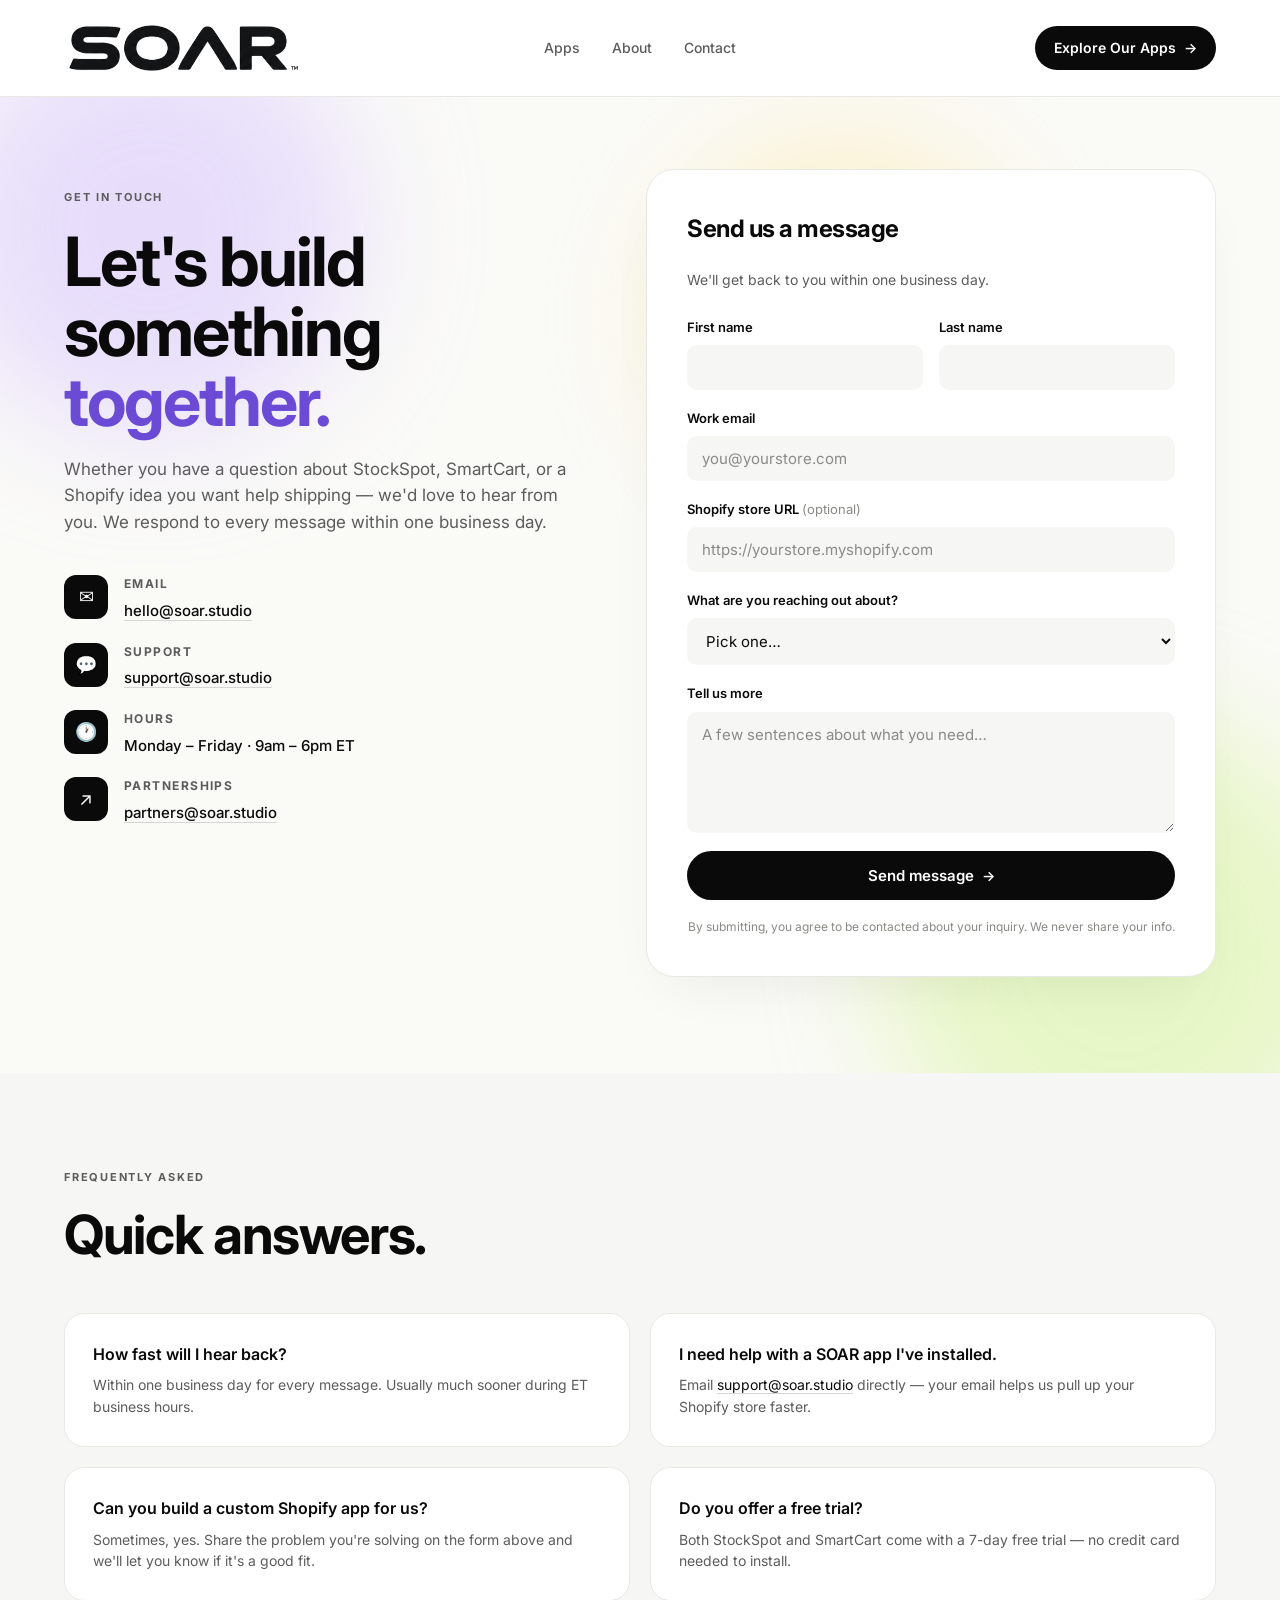
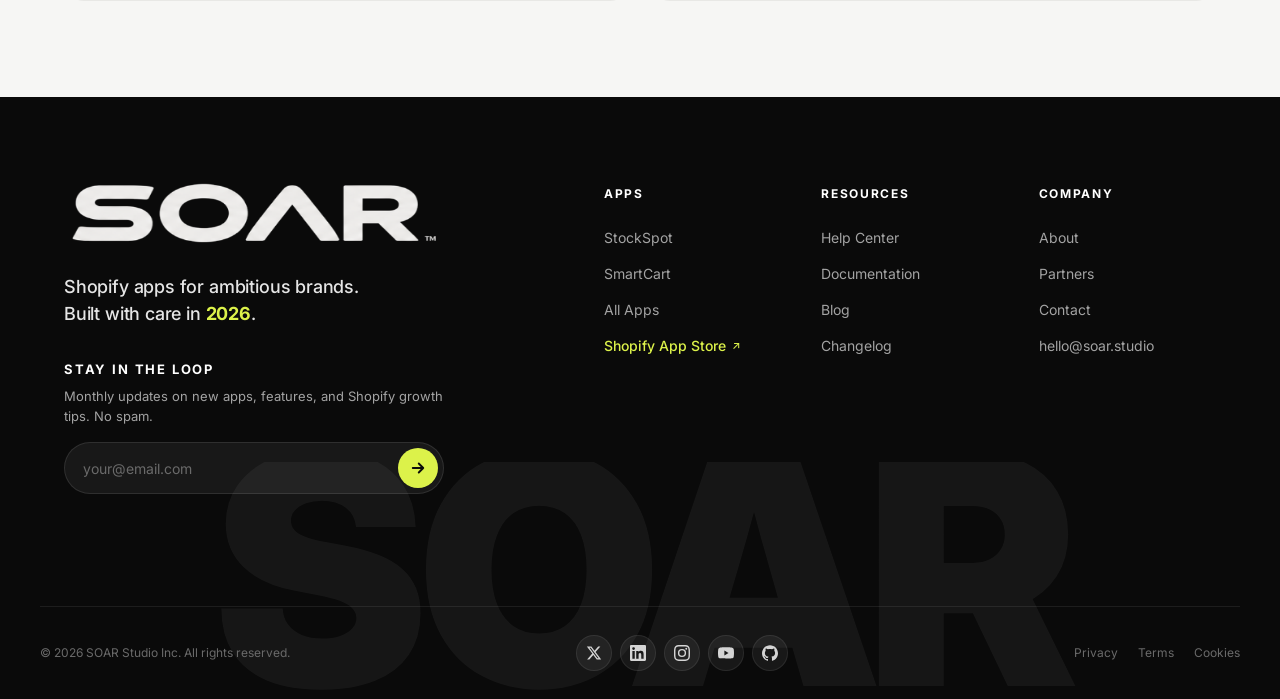
==== public/contact.html @ 29b9dff3 "Add contact page, StockSpot & SmartCart landing + docs pages Co-Authored-By: Claude Opus 4.7 <norepl" ====
<!DOCTYPE html>
<html lang="en">
<head>
  <meta charset="UTF-8" />
  <meta name="viewport" content="width=device-width, initial-scale=1.0" />
  <title>Contact — SOAR Shopify Apps</title>
  <meta name="description" content="Get in touch with the SOAR team. Questions about StockSpot, SmartCart, or custom Shopify app help — we'd love to hear from you." />
  <meta name="theme-color" content="#ffffff" />
  <link rel="icon" type="image/svg+xml" href="favicon.svg" />
  <link rel="alternate icon" type="image/png" href="soar-logo.png" />
  <link rel="apple-touch-icon" href="favicon.svg" />
  <link rel="preconnect" href="https://fonts.googleapis.com" />
  <link rel="preconnect" href="https://fonts.gstatic.com" crossorigin />
  <link href="https://fonts.googleapis.com/css2?family=Inter:wght@400;500;600;700;800&display=swap" rel="stylesheet" />
  <link rel="stylesheet" href="styles.css" />
</head>
<body>
  <header class="site-header">
    <div class="container header-row">
      <a href="index.html" class="brand" aria-label="SOAR home">
        <img src="soar-logo.png" alt="SOAR" class="brand-logo" width="239" height="56" />
      </a>
      <nav class="nav" aria-label="Primary">
        <a href="index.html#apps">Apps</a>
        <a href="index.html#about">About</a>
        <a href="contact.html" aria-current="page">Contact</a>
      </nav>
      <a href="index.html#apps" class="btn btn-dark btn-sm">Explore Our Apps <span class="arrow">→</span></a>
    </div>
  </header>

  <main>
    <section class="contact-hero">
      <div class="hero-bg">
        <div class="blob blob-1"></div>
        <div class="blob blob-2"></div>
        <div class="blob blob-3"></div>
      </div>
      <div class="container contact-grid">
        <div class="contact-lead">
          <p class="eyebrow">Get in touch</p>
          <h1 class="contact-title">Let's build something <span class="hl hl-purple">together.</span></h1>
          <p class="contact-sub">
            Whether you have a question about StockSpot, SmartCart, or a Shopify
            idea you want help shipping — we'd love to hear from you.
            We respond to every message within one business day.
          </p>

          <div class="contact-info">
            <div class="info-item">
              <div class="info-icon">✉</div>
              <div>
                <strong>Email</strong>
                <a href="mailto:hello@soar.studio">hello@soar.studio</a>
              </div>
            </div>
            <div class="info-item">
              <div class="info-icon">💬</div>
              <div>
                <strong>Support</strong>
                <a href="mailto:support@soar.studio">support@soar.studio</a>
              </div>
            </div>
            <div class="info-item">
              <div class="info-icon">🕐</div>
              <div>
                <strong>Hours</strong>
                <span>Monday – Friday · 9am – 6pm ET</span>
              </div>
            </div>
            <div class="info-item">
              <div class="info-icon">↗</div>
              <div>
                <strong>Partnerships</strong>
                <a href="mailto:partners@soar.studio">partners@soar.studio</a>
              </div>
            </div>
          </div>
        </div>

        <div class="contact-form-wrap">
          <form class="contact-form" action="https://formspree.io/f/your-id" method="POST">
            <h2 class="form-title">Send us a message</h2>
            <p class="form-sub">We'll get back to you within one business day.</p>

            <div class="form-row">
              <label>
                <span>First name</span>
                <input type="text" name="first_name" required autocomplete="given-name" />
              </label>
              <label>
                <span>Last name</span>
                <input type="text" name="last_name" required autocomplete="family-name" />
              </label>
            </div>

            <label>
              <span>Work email</span>
              <input type="email" name="email" required autocomplete="email" placeholder="you@yourstore.com" />
            </label>

            <label>
              <span>Shopify store URL <em>(optional)</em></span>
              <input type="url" name="store_url" autocomplete="url" placeholder="https://yourstore.myshopify.com" />
            </label>

            <label>
              <span>What are you reaching out about?</span>
              <select name="topic" required>
                <option value="">Pick one…</option>
                <option value="stockspot">StockSpot support</option>
                <option value="smartcart">SmartCart support</option>
                <option value="custom">Custom app project</option>
                <option value="partnership">Partnership</option>
                <option value="press">Press / Media</option>
                <option value="other">Something else</option>
              </select>
            </label>

            <label>
              <span>Tell us more</span>
              <textarea name="message" rows="5" required placeholder="A few sentences about what you need…"></textarea>
            </label>

            <button type="submit" class="btn btn-dark btn-block">
              Send message <span class="arrow">→</span>
            </button>
            <p class="form-note">By submitting, you agree to be contacted about your inquiry. We never share your info.</p>
          </form>
        </div>
      </div>
    </section>

    <section class="section section-grey faq-section">
      <div class="container">
        <p class="eyebrow">Frequently asked</p>
        <h2 class="section-title">Quick answers.</h2>
        <div class="faq-grid">
          <article class="faq">
            <h3>How fast will I hear back?</h3>
            <p>Within one business day for every message. Usually much sooner during ET business hours.</p>
          </article>
          <article class="faq">
            <h3>I need help with a SOAR app I've installed.</h3>
            <p>Email <a href="mailto:support@soar.studio">support@soar.studio</a> directly — your email helps us pull up your Shopify store faster.</p>
          </article>
          <article class="faq">
            <h3>Can you build a custom Shopify app for us?</h3>
            <p>Sometimes, yes. Share the problem you're solving on the form above and we'll let you know if it's a good fit.</p>
          </article>
          <article class="faq">
            <h3>Do you offer a free trial?</h3>
            <p>Both StockSpot and SmartCart come with a 7-day free trial — no credit card needed to install.</p>
          </article>
        </div>
      </div>
    </section>
  </main>

  <footer id="contact-footer" class="site-footer">
    <div class="container footer-top">
      <div class="footer-pitch">
        <img src="soar-logo.png" alt="SOAR" class="footer-logo" width="307" height="72" />
        <p class="footer-tagline">Shopify apps for ambitious brands.<br />Built with care in <span class="hl-lime">2026</span>.</p>
        <div class="footer-signup-pitch">
          <h5>Stay in the loop</h5>
          <p>Monthly updates on new apps, features, and Shopify growth tips. No spam.</p>
          <form class="signup" onsubmit="event.preventDefault(); const b=this.querySelector('button'); b.innerHTML='✓'; b.disabled=true;">
            <input type="email" placeholder="your@email.com" required aria-label="Email address" />
            <button type="submit" aria-label="Subscribe">
              <svg viewBox="0 0 24 24" width="18" height="18" fill="none" stroke="currentColor" stroke-width="2.5" stroke-linecap="round" stroke-linejoin="round"><path d="M5 12 L19 12 M13 6 L19 12 L13 18"/></svg>
            </button>
          </form>
        </div>
      </div>
      <div class="footer-cols">
        <div class="footer-col">
          <h5>Apps</h5>
          <a href="index.html#apps">StockSpot</a>
          <a href="index.html#apps">SmartCart</a>
          <a href="index.html#apps">All Apps</a>
          <a href="#" class="col-cta">Shopify App Store <span aria-hidden="true">↗</span></a>
        </div>
        <div class="footer-col">
          <h5>Resources</h5>
          <a href="#">Help Center</a>
          <a href="#">Documentation</a>
          <a href="#">Blog</a>
          <a href="#">Changelog</a>
        </div>
        <div class="footer-col">
          <h5>Company</h5>
          <a href="index.html#about">About</a>
          <a href="#">Partners</a>
          <a href="contact.html">Contact</a>
          <a href="mailto:hello@soar.studio">hello@soar.studio</a>
        </div>
      </div>
    </div>

    <div class="footer-wordmark" aria-hidden="true">
      <svg viewBox="0 0 1200 260" xmlns="http://www.w3.org/2000/svg" preserveAspectRatio="xMidYMid meet">
        <text x="600" y="210" text-anchor="middle" font-family="Inter, sans-serif" font-size="300" font-weight="900" letter-spacing="-10" fill="currentColor">SOAR</text>
      </svg>
    </div>

    <div class="container footer-bottom">
      <p class="footer-copy">&copy; <span id="year"></span> SOAR Studio Inc. All rights reserved.</p>
      <div class="footer-social">
        <a href="#" aria-label="X (Twitter)"><svg viewBox="0 0 24 24" width="16" height="16" fill="currentColor"><path d="M18.244 2.25h3.308l-7.227 8.26 8.502 11.24H16.17l-5.214-6.817L4.99 21.75H1.68l7.73-8.835L1.254 2.25H8.08l4.713 6.231zm-1.161 17.52h1.833L7.084 4.126H5.117z"/></svg></a>
        <a href="#" aria-label="LinkedIn"><svg viewBox="0 0 24 24" width="16" height="16" fill="currentColor"><path d="M20.447 20.452h-3.554v-5.569c0-1.328-.024-3.037-1.852-3.037-1.853 0-2.136 1.445-2.136 2.939v5.667H9.351V9h3.414v1.561h.046c.477-.9 1.637-1.85 3.37-1.85 3.601 0 4.267 2.37 4.267 5.455v6.286zM5.337 7.433a2.062 2.062 0 01-2.063-2.065 2.063 2.063 0 112.063 2.065zm1.782 13.019H3.555V9h3.564v11.452zM22.225 0H1.771C.792 0 0 .774 0 1.729v20.542C0 23.227.792 24 1.771 24h20.451C23.2 24 24 23.227 24 22.271V1.729C24 .774 23.2 0 22.222 0h.003z"/></svg></a>
        <a href="#" aria-label="Instagram"><svg viewBox="0 0 24 24" width="16" height="16" fill="currentColor"><path d="M12 2.163c3.204 0 3.584.012 4.85.07 3.252.148 4.771 1.691 4.919 4.919.058 1.265.069 1.645.069 4.849 0 3.205-.012 3.584-.069 4.849-.149 3.225-1.664 4.771-4.919 4.919-1.266.058-1.644.07-4.85.07-3.204 0-3.584-.012-4.849-.07-3.26-.149-4.771-1.699-4.919-4.92-.058-1.265-.07-1.644-.07-4.849 0-3.204.013-3.583.07-4.849.149-3.227 1.664-4.771 4.919-4.919 1.266-.057 1.645-.069 4.849-.069zM12 0C8.741 0 8.333.014 7.053.072 2.695.272.273 2.69.073 7.052.014 8.333 0 8.741 0 12c0 3.259.014 3.668.072 4.948.2 4.358 2.618 6.78 6.98 6.98C8.333 23.986 8.741 24 12 24c3.259 0 3.668-.014 4.948-.072 4.354-.2 6.782-2.618 6.979-6.98.059-1.28.073-1.689.073-4.948 0-3.259-.014-3.667-.072-4.947-.196-4.354-2.617-6.78-6.979-6.98C15.668.014 15.259 0 12 0zm0 5.838a6.162 6.162 0 100 12.324 6.162 6.162 0 000-12.324zM12 16a4 4 0 110-8 4 4 0 010 8zm6.406-11.845a1.44 1.44 0 100 2.881 1.44 1.44 0 000-2.881z"/></svg></a>
        <a href="#" aria-label="YouTube"><svg viewBox="0 0 24 24" width="16" height="16" fill="currentColor"><path d="M23.498 6.186a3.016 3.016 0 00-2.122-2.136C19.505 3.545 12 3.545 12 3.545s-7.505 0-9.377.505A3.017 3.017 0 00.502 6.186C0 8.07 0 12 0 12s0 3.93.502 5.814a3.016 3.016 0 002.122 2.136c1.871.505 9.376.505 9.376.505s7.505 0 9.377-.505a3.015 3.015 0 002.122-2.136C24 15.93 24 12 24 12s0-3.93-.502-5.814zM9.545 15.568V8.432L15.818 12l-6.273 3.568z"/></svg></a>
        <a href="#" aria-label="GitHub"><svg viewBox="0 0 24 24" width="16" height="16" fill="currentColor"><path d="M12 .297c-6.63 0-12 5.373-12 12 0 5.303 3.438 9.8 8.205 11.385.6.113.82-.258.82-.577 0-.285-.01-1.04-.015-2.04-3.338.724-4.042-1.61-4.042-1.61C4.422 18.07 3.633 17.7 3.633 17.7c-1.087-.744.084-.729.084-.729 1.205.084 1.838 1.236 1.838 1.236 1.07 1.835 2.809 1.305 3.495.998.108-.776.417-1.305.76-1.605-2.665-.3-5.466-1.332-5.466-5.93 0-1.31.465-2.38 1.235-3.22-.135-.303-.54-1.523.105-3.176 0 0 1.005-.322 3.3 1.23.96-.267 1.98-.4 3-.405 1.02.005 2.04.138 3 .405 2.28-1.552 3.285-1.23 3.285-1.23.645 1.653.24 2.873.12 3.176.765.84 1.23 1.91 1.23 3.22 0 4.61-2.805 5.625-5.475 5.92.42.36.81 1.096.81 2.22 0 1.606-.015 2.896-.015 3.286 0 .315.21.69.825.57C20.565 22.092 24 17.592 24 12.297c0-6.627-5.373-12-12-12"/></svg></a>
      </div>
      <nav class="footer-legal">
        <a href="#">Privacy</a>
        <a href="#">Terms</a>
        <a href="#">Cookies</a>
      </nav>
    </div>
  </footer>

  <script>
    document.getElementById('year').textContent = new Date().getFullYear();
  </script>
</body>
</html>
---- public/styles.css ----
:root {
  --bg: #ffffff;
  --bg-soft: #f6f6f4;
  --bg-grey: #f0f0ee;
  --surface: #ffffff;
  --border: #e8e8e5;
  --border-strong: #d6d6d2;
  --text: #0a0a0a;
  --text-dim: #5c5c5c;
  --text-mute: #8a8a86;
  --lime: #dcf24a;
  --lime-dark: #c7e033;
  --purple: #8b5cf6;
  --purple-ink: #6b4bd6;
  --max: 1200px;
  --radius: 14px;
  --radius-lg: 20px;
  --radius-xl: 28px;
}

* { box-sizing: border-box; }
html, body { margin: 0; padding: 0; }

body {
  font-family: 'Inter', -apple-system, BlinkMacSystemFont, 'Segoe UI', sans-serif;
  background: var(--bg);
  color: var(--text);
  line-height: 1.55;
  -webkit-font-smoothing: antialiased;
  -moz-osx-font-smoothing: grayscale;
}

.container { max-width: var(--max); margin: 0 auto; padding: 0 24px; }
a { color: inherit; text-decoration: none; }

/* HEADER */
.site-header {
  position: sticky; top: 0; z-index: 50;
  background: rgba(255, 255, 255, 0.78);
  backdrop-filter: saturate(180%) blur(14px);
  -webkit-backdrop-filter: saturate(180%) blur(14px);
  border-bottom: 1px solid var(--border);
}
.header-row {
  display: flex; align-items: center; justify-content: space-between;
  height: 96px; gap: 24px;
}
.brand-logo {
  height: 56px;
  width: auto;
  display: block;
  image-rendering: -webkit-optimize-contrast;
  image-rendering: crisp-edges;
}
.nav {
  display: flex; gap: 32px; align-items: center;
  position: absolute; left: 50%; transform: translateX(-50%);
}
.nav a {
  font-size: 14px; font-weight: 500; color: var(--text-dim);
  transition: color 0.15s ease;
}
.nav a:hover { color: var(--text); }

/* BUTTONS */
.btn {
  display: inline-flex; align-items: center; justify-content: center; gap: 8px;
  padding: 14px 22px; border-radius: 999px;
  font-weight: 600; font-size: 15px;
  transition: all 0.15s ease; border: 1px solid transparent; cursor: pointer;
  font-family: inherit;
}
.btn-sm { padding: 10px 18px; font-size: 14px; }
.btn-dark { background: var(--text); color: #fff; }
.btn-dark:hover { background: #222; transform: translateY(-1px); }
.btn-light { background: #fff; color: var(--text); border-color: var(--border-strong); }
.btn-light:hover { border-color: var(--text); }
.btn-lime { background: var(--lime); color: var(--text); }
.btn-lime:hover { background: var(--lime-dark); transform: translateY(-1px); }
.btn-ghost { background: transparent; color: var(--text); border-color: var(--border-strong); }
.btn-ghost:hover { background: var(--bg-soft); }
.arrow { font-size: 14px; }
.play { font-size: 11px; }

/* EYEBROWS, TITLES */
.eyebrow {
  text-transform: uppercase; letter-spacing: 0.16em;
  font-size: 11px; font-weight: 700; color: var(--text-dim);
  margin: 0 0 20px;
}
.section-title {
  font-size: clamp(32px, 4.8vw, 54px);
  font-weight: 700; line-height: 1.08; letter-spacing: -0.025em;
  margin: 0;
}
.hero-title {
  font-size: clamp(44px, 7.2vw, 86px);
  font-weight: 700; line-height: 1.02; letter-spacing: -0.035em;
  margin: 0 0 24px;
}
.hl { display: inline; }
.hl-purple { color: var(--purple-ink); }
.hl-lime {
  background: linear-gradient(180deg, transparent 60%, var(--lime) 60%);
  padding: 0 2px;
}

/* HERO */
.hero {
  position: relative; overflow: hidden;
  padding: 48px 0 72px;
  background: #fafaf7;
}
.hero-bg {
  position: absolute; inset: 0; pointer-events: none;
  overflow: hidden; z-index: 0;
}
.blob {
  position: absolute; border-radius: 50%;
  filter: blur(60px); opacity: 0.55;
}
.blob-1 { width: 420px; height: 420px; background: #d9c7ff; top: -80px; left: -60px; }
.blob-2 { width: 360px; height: 360px; background: #ffe28a; top: 40px; right: 20%; opacity: 0.4; }
.blob-3 { width: 480px; height: 480px; background: #c5f06d; bottom: -120px; right: -80px; opacity: 0.35; }
.blob-4 { width: 300px; height: 300px; background: #a7f0d9; bottom: -40px; left: 30%; opacity: 0.35; }

.hero-grid {
  position: relative; z-index: 1;
  display: grid; grid-template-columns: 1.05fr 1fr; gap: 48px; align-items: center;
  min-height: 560px;
}
.hero-copy { max-width: 560px; }
.hero-lede { font-size: 17px; color: var(--text-dim); margin: 0 0 28px; max-width: 480px; }
.hero-lede strong { color: var(--text); font-weight: 700; }
.hero-ctas { display: flex; gap: 12px; flex-wrap: wrap; margin-bottom: 40px; }
.trust-row {
  list-style: none; padding: 0; margin: 0;
  display: flex; gap: 40px; flex-wrap: wrap;
}
.trust-row li {
  display: flex; align-items: center; gap: 12px;
  font-size: 13px;
}
.trust-icon {
  width: 36px; height: 36px; display: inline-flex; align-items: center; justify-content: center;
  background: var(--text); color: #fff; border-radius: 10px; font-size: 16px;
}
.trust-row div { display: flex; flex-direction: column; }
.trust-row strong { font-weight: 700; color: var(--text); font-size: 13px; }
.trust-row span { color: var(--text-dim); font-size: 13px; }

/* HERO MOCKS */
.hero-mock {
  position: relative; height: 100%; min-height: 500px;
}
.appcard {
  position: absolute;
  background: #fff; border: 1px solid var(--border);
  border-radius: 18px; padding: 20px;
  box-shadow: 0 24px 60px -20px rgba(0,0,0,0.18), 0 8px 20px -8px rgba(0,0,0,0.08);
  width: 300px;
}
.appcard-a { top: 20px; left: 30px; transform: rotate(-2deg); }
.appcard-b { top: 180px; right: 0; transform: rotate(1.5deg); width: 320px; z-index: 2; }
.appcard-head { display: flex; align-items: center; gap: 12px; margin-bottom: 16px; }
.appicon {
  width: 40px; height: 40px; border-radius: 10px;
  display: flex; align-items: center; justify-content: center;
  flex-shrink: 0;
}
.appicon-dark { background: var(--text); color: var(--lime); }
.appicon svg { width: 20px; height: 20px; }
.appcard-head h3 { font-size: 15px; font-weight: 700; margin: 0; }
.appcard-head p { font-size: 11px; color: var(--text-dim); margin: 2px 0 0; }
.appcard-row {
  display: flex; align-items: center; gap: 10px;
  padding: 10px; background: var(--bg-soft); border-radius: 10px;
  margin-bottom: 12px;
}
.appcard-thumb {
  width: 36px; height: 36px; border-radius: 8px; background: #4a7a8c; flex-shrink: 0;
  overflow: hidden; display: flex; align-items: center; justify-content: center;
}
.appcard-thumb img { width: 100%; height: 100%; object-fit: cover; }
.appcard-info { flex: 1; display: flex; flex-direction: column; }
.appcard-info strong { font-size: 12px; font-weight: 600; }
.appcard-info span { font-size: 10px; color: var(--text-mute); }
.pill {
  font-size: 10px; font-weight: 700; padding: 4px 8px; border-radius: 999px;
}
.pill-danger { background: #ffe4e4; color: #c73030; }
.appcard-list { list-style: none; padding: 0; margin: 0; display: flex; flex-direction: column; gap: 10px; }
.appcard-list li { display: flex; align-items: flex-start; gap: 10px; font-size: 12px; }
.appcard-bullet {
  width: 24px; height: 24px; border-radius: 6px;
  background: var(--bg-soft);
  display: inline-flex; align-items: center; justify-content: center;
  font-size: 11px; flex-shrink: 0;
}
.appcard-list div { display: flex; flex-direction: column; }
.appcard-list strong { font-weight: 600; font-size: 12px; }
.appcard-list em { font-style: normal; color: var(--text-mute); font-size: 11px; }

/* SECTIONS */
.section { padding: 96px 0; }
.section-light { background: #fff; }
.section-grey { background: var(--bg-soft); }
.section-head {
  display: flex; align-items: flex-end; justify-content: space-between;
  gap: 24px; margin-bottom: 56px;
}
.section-lede { font-size: 17px; color: var(--text-dim); margin: 20px 0 32px; max-width: 420px; }
.link-arrow {
  font-size: 14px; font-weight: 600; color: var(--text);
  border-bottom: 1px solid transparent; padding-bottom: 2px;
}
.link-arrow:hover { border-color: var(--text); }
.link-sm { font-size: 13px; }

/* APPS SHOWCASE */
.apps-grid {
  display: grid; grid-template-columns: 1fr 1fr; gap: 24px;
}
.app-feature {
  background: #fff; border: 1px solid var(--border);
  border-radius: var(--radius-xl); padding: 32px;
  display: grid; grid-template-columns: 1.1fr 1fr; gap: 24px; align-items: center;
}
.app-feature-copy { display: flex; flex-direction: column; }
.app-feature-desc { font-size: 14px; color: var(--text-dim); margin: 16px 0 20px; }
.checklist { list-style: none; padding: 0; margin: 0 0 24px; display: flex; flex-direction: column; gap: 10px; }
.checklist li {
  position: relative; padding-left: 24px; font-size: 13px; color: var(--text-dim);
}
.checklist li::before {
  content: '✓'; position: absolute; left: 0; top: 0;
  width: 16px; height: 16px; border-radius: 4px;
  background: var(--text); color: var(--lime); font-size: 10px;
  display: inline-flex; align-items: center; justify-content: center; font-weight: 700;
}
.app-feature-ctas { display: flex; gap: 10px; flex-wrap: wrap; }

/* Mock: bottle */
.mock-bottle, .mock-cart { position: relative; display: flex; flex-direction: column; align-items: center; gap: 12px; }
.mock-img {
  position: relative; width: 100%; max-width: 180px; aspect-ratio: 120/180;
  background: var(--bg-soft); border-radius: 16px;
  display: flex; align-items: center; justify-content: center; overflow: hidden;
}
.mock-img svg { width: 60%; height: 90%; }
.mock-badge {
  position: absolute; top: 50%; right: -20px; transform: translateY(-50%);
  background: #fff; border: 1px solid var(--border);
  border-radius: 10px; padding: 8px 12px;
  font-size: 11px; font-weight: 700; color: #c73030;
  box-shadow: 0 8px 20px -8px rgba(0,0,0,0.12);
  text-align: center; min-width: 90px;
}
.mock-badge em { font-style: normal; font-weight: 500; color: var(--text-dim); font-size: 10px; display: block; margin-top: 2px; }
.mock-channels {
  list-style: none; padding: 10px 14px; margin: 0;
  display: flex; gap: 14px; background: #fff;
  border: 1px solid var(--border); border-radius: 12px;
  box-shadow: 0 8px 20px -8px rgba(0,0,0,0.08);
}
.mock-channels li { font-size: 12px; display: flex; align-items: center; gap: 6px; }

/* Mock: cart */
.cart-widget {
  background: #fff; border: 1px solid var(--border);
  border-radius: 16px; padding: 20px;
  width: 100%; max-width: 280px;
  box-shadow: 0 24px 60px -24px rgba(0,0,0,0.2), 0 6px 18px -6px rgba(0,0,0,0.08);
}
.cart-head { display: flex; justify-content: space-between; align-items: center; margin-bottom: 12px; }
.cart-head strong { font-size: 14px; }
.cart-x { background: none; border: none; font-size: 22px; cursor: pointer; color: var(--text-dim); line-height: 1; padding: 0; }
.cart-free { font-size: 11px; color: var(--text-dim); margin: 0 0 6px; }
.cart-progress { height: 6px; background: var(--bg-soft); border-radius: 999px; overflow: hidden; margin-bottom: 16px; }
.cart-progress span { display: block; height: 100%; background: var(--lime); }
.cart-items { list-style: none; padding: 0; margin: 0 0 16px; display: flex; flex-direction: column; gap: 10px; }
.cart-items li { display: flex; align-items: center; gap: 10px; padding: 8px 0; border-bottom: 1px solid var(--border); }
.cart-items li:last-child { border-bottom: none; }
.cart-thumb {
  width: 40px; height: 40px; border-radius: 8px; background: var(--bg-soft);
  display: inline-flex; align-items: center; justify-content: center; font-size: 20px;
}
.cart-item-info { flex: 1; display: flex; flex-direction: column; }
.cart-item-info strong { font-size: 12px; font-weight: 600; }
.cart-item-info span { font-size: 11px; color: var(--text-dim); }
.qty { font-size: 11px; color: var(--text-dim); white-space: nowrap; letter-spacing: 0.1em; }
.cart-checkout {
  width: 100%; background: var(--text); color: #fff; border: none;
  padding: 12px; border-radius: 999px; font-weight: 600; font-size: 13px; cursor: pointer;
  display: inline-flex; align-items: center; justify-content: center; gap: 8px;
  font-family: inherit;
}

/* STATS */
.stats { background: var(--bg-grey); padding: 32px 0; }
.stats-row {
  display: grid; grid-template-columns: repeat(4, 1fr); text-align: center; gap: 24px;
}
.stats-row > div { display: flex; flex-direction: column; gap: 4px; }
.stats-row strong { font-size: clamp(32px, 4vw, 44px); font-weight: 700; letter-spacing: -0.02em; }
.stats-row span { font-size: 13px; color: var(--text-dim); }

/* TOOLS */
.tools-grid {
  display: grid; grid-template-columns: 1fr 1.2fr; gap: 56px; align-items: flex-start;
}
.tools-copy { position: sticky; top: 100px; }
.tools-features {
  display: grid; grid-template-columns: repeat(3, 1fr); gap: 20px;
}
.feature {
  background: #fff; border: 1px solid var(--border);
  border-radius: var(--radius); padding: 24px;
  display: flex; flex-direction: column; align-items: center; text-align: center;
}
.feature-icon {
  width: 44px; height: 44px; background: var(--bg-soft);
  border-radius: 10px; display: flex; align-items: center; justify-content: center;
  font-size: 20px; margin-bottom: 14px;
}
.feature h4 { font-size: 15px; font-weight: 700; margin: 0 0 6px; }
.feature p { font-size: 13px; color: var(--text-dim); margin: 0; }

/* CASES */
.cases-grid {
  display: grid; grid-template-columns: repeat(3, 1fr); gap: 20px;
}
.case {
  background: #fff; border: 1px solid var(--border);
  border-radius: var(--radius-lg); padding: 20px;
}
.case-img {
  aspect-ratio: 16/10; border-radius: 12px; margin-bottom: 16px;
  background-size: cover; background-position: center;
}
.case-img-aqua { background: linear-gradient(135deg, #4a7a8c 0%, #2d4e5a 100%); position: relative; overflow: hidden; }
.case-img-aqua::after {
  content: ''; position: absolute; inset: 0;
  background: radial-gradient(circle at 30% 60%, rgba(255,255,255,0.1), transparent 50%);
}
.case-img-yatta { background: linear-gradient(135deg, #c9a876 0%, #8b6f47 100%); position: relative; }
.case-img-macklowe { background: linear-gradient(135deg, #2a2a2a 0%, #4a4a4a 100%); position: relative; }
.case-brand {
  font-size: 11px; font-weight: 700; letter-spacing: 0.14em;
  color: var(--text-dim); margin: 0 0 8px;
  display: inline-flex; align-items: center; gap: 6px;
}
.case-brand::before { content: '◉'; font-size: 10px; color: var(--text); }
.case-stat {
  font-size: 40px; font-weight: 800; letter-spacing: -0.025em;
  margin: 0 0 4px; line-height: 1;
}
.case-metric { font-size: 12px; color: var(--text-dim); margin: 0 0 12px; font-weight: 500; }
.case-desc { font-size: 13px; color: var(--text-dim); margin: 0 0 16px; line-height: 1.5; }

/* TESTIMONIALS */
.carousel-ctrls { display: flex; gap: 8px; }
.carousel-ctrls button {
  width: 40px; height: 40px; border-radius: 999px;
  border: 1px solid var(--border-strong); background: #fff;
  cursor: pointer; font-size: 16px;
}
.testimonials { display: grid; grid-template-columns: repeat(3, 1fr); gap: 20px; }
.testimonial {
  background: #fff; border: 1px solid var(--border);
  border-radius: var(--radius-lg); padding: 24px;
}
.stars { color: var(--lime-dark); font-size: 14px; margin-bottom: 12px; letter-spacing: 2px; }
.testimonial blockquote {
  margin: 0 0 20px; font-size: 15px; line-height: 1.5; color: var(--text);
}
.testimonial footer { display: flex; align-items: center; gap: 12px; }
.t-avatar {
  width: 40px; height: 40px; border-radius: 999px;
  display: inline-flex; align-items: center; justify-content: center;
  color: #fff; font-weight: 700; font-size: 13px;
}
.t-avatar-1 { background: linear-gradient(135deg, #4a7a8c, #2d4e5a); }
.t-avatar-2 { background: linear-gradient(135deg, #c9a876, #8b6f47); }
.t-avatar-3 { background: linear-gradient(135deg, #4a4a4a, #2a2a2a); }
.testimonial footer strong { display: block; font-size: 13px; font-weight: 700; }
.testimonial footer span { font-size: 12px; color: var(--text-dim); }

/* CTA */
.section-cta {
  background: #fafaf7; position: relative; overflow: hidden;
}
.hero-bg-cta .blob-1 { top: -80px; left: 30%; width: 300px; height: 300px; background: #d9c7ff; }
.hero-bg-cta .blob-3 { bottom: -140px; right: -40px; width: 420px; height: 420px; background: #c5f06d; opacity: 0.35; }
.cta-grid {
  position: relative; z-index: 1;
  display: grid; grid-template-columns: 1.2fr 1fr; gap: 48px; align-items: center;
}
.cta-title {
  font-size: clamp(36px, 5.5vw, 64px);
  font-weight: 700; line-height: 1.05; letter-spacing: -0.03em; margin: 0 0 20px;
}
.cta-lede { font-size: 17px; color: var(--text-dim); margin: 0 0 32px; max-width: 460px; }
.cta-visual { display: flex; justify-content: center; align-items: center; }
.shopping-bag {
  position: relative; width: 260px; height: 280px;
}
.bag-handles {
  position: absolute; top: 0; left: 50%; transform: translateX(-50%);
  width: 140px; height: 70px;
  border: 10px solid #0a0a0a; border-bottom: none;
  border-radius: 90px 90px 0 0;
}
.bag-body {
  position: absolute; bottom: 0; left: 50%; transform: translateX(-50%);
  width: 230px; height: 220px;
  background: linear-gradient(180deg, #1a1a1a 0%, #0a0a0a 100%);
  border-radius: 20px 20px 24px 24px;
  display: flex; align-items: center; justify-content: center;
  box-shadow: 0 30px 60px -20px rgba(0,0,0,0.4);
}
.bag-s {
  color: #fff; font-size: 120px; font-weight: 800;
  font-family: -apple-system, 'Inter', sans-serif;
  letter-spacing: -0.05em; line-height: 1;
}

/* FOOTER — inverted dark surface */
.site-footer {
  background: #0a0a0a;
  color: #e5e5e5;
  padding: 80px 0 0;
  position: relative;
  overflow: hidden;
  margin-top: 0;
}
.footer-top {
  display: grid; grid-template-columns: 1.3fr 1.7fr; gap: 72px;
  padding-bottom: 72px;
  position: relative; z-index: 2;
}
.footer-pitch { display: flex; flex-direction: column; gap: 24px; max-width: 380px; }
.footer-logo {
  height: 72px;
  width: auto;
  filter: invert(1);
  image-rendering: -webkit-optimize-contrast;
  image-rendering: crisp-edges;
}
.footer-tagline {
  font-size: 18px; line-height: 1.5; color: #e5e5e5;
  margin: 0; font-weight: 500; letter-spacing: -0.01em;
}
.footer-tagline .hl-lime {
  background: none;
  color: var(--lime);
  padding: 0;
  font-weight: 700;
}
.footer-signup-pitch { margin-top: 8px; }
.footer-signup-pitch h5 {
  font-size: 13px; font-weight: 700; margin: 0 0 8px;
  text-transform: uppercase; letter-spacing: 0.14em;
  color: #fff;
}
.footer-signup-pitch > p {
  font-size: 13px; color: #a3a3a3; margin: 0 0 16px; line-height: 1.5;
}
.signup {
  display: flex; align-items: center; gap: 0;
  background: rgba(255, 255, 255, 0.06);
  border: 1px solid rgba(255, 255, 255, 0.1);
  border-radius: 999px;
  padding: 5px 5px 5px 18px;
  transition: border-color 0.2s ease;
}
.signup:focus-within { border-color: var(--lime); }
.signup input {
  border: none; background: transparent; padding: 10px 0;
  flex: 1; font-size: 14px; font-family: inherit; outline: none;
  color: #fff; min-width: 0;
}
.signup input::placeholder { color: #6a6a6a; }
.signup button {
  background: var(--lime); color: var(--text);
  border: none; width: 40px; height: 40px; border-radius: 999px;
  cursor: pointer; font-weight: 700;
  display: inline-flex; align-items: center; justify-content: center;
  transition: all 0.15s ease;
}
.signup button:hover { background: var(--lime-dark); transform: translateX(2px); }
.signup button:disabled { background: #4ade80; }

.footer-cols {
  display: grid; grid-template-columns: repeat(3, 1fr); gap: 40px;
  padding-top: 8px;
}
.footer-col { display: flex; flex-direction: column; gap: 14px; }
.footer-col h5 {
  font-size: 12px; font-weight: 700; margin: 0 0 10px;
  text-transform: uppercase; letter-spacing: 0.14em;
  color: #fff;
}
.footer-col a {
  font-size: 14px; color: #a3a3a3;
  transition: color 0.15s ease;
  display: inline-flex; align-items: center; gap: 6px;
}
.footer-col a:hover { color: #fff; }
.col-cta { color: var(--lime) !important; font-weight: 500; }
.col-cta span { font-size: 11px; }

/* Giant SOAR wordmark watermark */
.footer-wordmark {
  position: absolute;
  left: 0; right: 0; bottom: -40px;
  display: flex; justify-content: center;
  color: rgba(255, 255, 255, 0.05);
  pointer-events: none;
  z-index: 1;
}
.footer-wordmark svg { width: 100%; max-width: 1400px; height: auto; display: block; }

.footer-bottom {
  position: relative; z-index: 2;
  display: flex; justify-content: space-between; align-items: center;
  padding: 28px 0;
  border-top: 1px solid rgba(255, 255, 255, 0.08);
  margin-top: 40px;
  font-size: 12px;
  flex-wrap: wrap; gap: 16px;
}
.footer-copy { color: #6a6a6a; margin: 0; }
.footer-social { display: flex; gap: 8px; }
.footer-social a {
  width: 36px; height: 36px; border-radius: 999px;
  display: inline-flex; align-items: center; justify-content: center;
  background: rgba(255, 255, 255, 0.06);
  border: 1px solid rgba(255, 255, 255, 0.08);
  color: #d4d4d4;
  transition: all 0.15s ease;
}
.footer-social a:hover {
  background: var(--lime); color: var(--text);
  border-color: var(--lime); transform: translateY(-2px);
}
.footer-social svg { display: block; }
.footer-legal { display: flex; gap: 20px; }
.footer-legal a { color: #6a6a6a; }
.footer-legal a:hover { color: #fff; }

/* ===== CONTACT PAGE ===== */
.contact-hero {
  position: relative; overflow: hidden;
  padding: 72px 0 96px;
  background: #fafaf7;
}
.contact-grid {
  position: relative; z-index: 1;
  display: grid; grid-template-columns: 1fr 1.1fr; gap: 64px; align-items: start;
}
.contact-lead { padding-top: 20px; }
.contact-title {
  font-size: clamp(40px, 5.5vw, 68px);
  font-weight: 700; line-height: 1.03; letter-spacing: -0.03em;
  margin: 0 0 20px;
}
.contact-sub {
  font-size: 17px; color: var(--text-dim); margin: 0 0 40px; max-width: 520px;
}
.contact-info { display: flex; flex-direction: column; gap: 20px; }
.info-item { display: flex; align-items: flex-start; gap: 16px; }
.info-icon {
  width: 44px; height: 44px; border-radius: 12px;
  background: var(--text); color: #fff;
  display: inline-flex; align-items: center; justify-content: center;
  font-size: 18px; flex-shrink: 0;
}
.info-item strong {
  display: block; font-size: 12px; font-weight: 700;
  text-transform: uppercase; letter-spacing: 0.12em;
  color: var(--text-dim); margin-bottom: 4px;
}
.info-item a, .info-item span {
  font-size: 15px; color: var(--text); font-weight: 500;
}
.info-item a { border-bottom: 1px solid var(--border-strong); }
.info-item a:hover { border-color: var(--text); }

.contact-form-wrap { position: relative; }
.contact-form {
  background: #fff; border: 1px solid var(--border);
  border-radius: var(--radius-xl); padding: 40px;
  display: flex; flex-direction: column; gap: 18px;
  box-shadow: 0 24px 60px -24px rgba(0,0,0,0.08);
}
.form-title {
  font-size: 24px; font-weight: 700; letter-spacing: -0.02em;
  margin: 0 0 4px;
}
.form-sub { color: var(--text-dim); font-size: 14px; margin: 0 0 8px; }
.form-row { display: grid; grid-template-columns: 1fr 1fr; gap: 16px; }
.contact-form label { display: flex; flex-direction: column; gap: 8px; }
.contact-form label > span {
  font-size: 13px; font-weight: 600; color: var(--text);
}
.contact-form label > span em { color: var(--text-mute); font-style: normal; font-weight: 400; }
.contact-form input,
.contact-form select,
.contact-form textarea {
  background: var(--bg-soft);
  border: 1px solid transparent;
  border-radius: 10px;
  padding: 12px 14px;
  color: var(--text);
  font-family: inherit; font-size: 15px;
  transition: all 0.15s ease; width: 100%;
  outline: none;
}
.contact-form input::placeholder,
.contact-form textarea::placeholder { color: var(--text-mute); }
.contact-form input:focus,
.contact-form select:focus,
.contact-form textarea:focus { background: #fff; border-color: var(--text); }
.contact-form textarea { resize: vertical; min-height: 120px; }
.form-note {
  font-size: 12px; color: var(--text-mute); margin: 0; text-align: center;
}

.faq-section .section-title { max-width: 600px; margin: 0 0 48px; }
.faq-grid {
  display: grid; grid-template-columns: repeat(2, 1fr); gap: 20px;
}
.faq {
  background: #fff; border: 1px solid var(--border);
  border-radius: var(--radius-lg); padding: 28px;
}
.faq h3 { font-size: 16px; font-weight: 600; margin: 0 0 8px; }
.faq p { font-size: 14px; color: var(--text-dim); margin: 0; }
.faq a { color: var(--text); border-bottom: 1px solid var(--border-strong); }

/* ===== APP LANDING PAGES ===== */
.app-hero {
  padding: 80px 0 96px; position: relative; overflow: hidden;
  background: #fafaf7;
}
.app-hero-grid {
  position: relative; z-index: 1;
  display: grid; grid-template-columns: 1fr 1fr; gap: 64px; align-items: center;
}
.app-hero-badge {
  display: inline-flex; align-items: center; gap: 10px;
  padding: 8px 14px; background: #fff; border: 1px solid var(--border);
  border-radius: 999px; font-size: 12px; font-weight: 600;
  letter-spacing: 0.08em; text-transform: uppercase; color: var(--text-dim);
  margin-bottom: 24px;
}
.app-hero-badge .appicon { width: 24px; height: 24px; border-radius: 6px; }
.app-hero-badge .appicon svg { width: 14px; height: 14px; }
.app-hero-title {
  font-size: clamp(40px, 5.5vw, 68px);
  font-weight: 700; line-height: 1.03; letter-spacing: -0.03em;
  margin: 0 0 20px;
}
.app-hero-sub {
  font-size: 18px; color: var(--text-dim); margin: 0 0 36px; max-width: 520px;
}
.app-hero-ctas { display: flex; gap: 12px; flex-wrap: wrap; margin-bottom: 28px; }
.app-hero-meta {
  display: flex; gap: 24px; flex-wrap: wrap;
  font-size: 13px; color: var(--text-dim);
}
.app-hero-meta span { display: inline-flex; align-items: center; gap: 6px; }
.app-hero-meta strong { color: var(--text); font-weight: 600; }

.app-hero-mock {
  background: #fff; border: 1px solid var(--border);
  border-radius: var(--radius-xl); padding: 32px;
  box-shadow: 0 32px 80px -24px rgba(0,0,0,0.12);
}
.feature-list {
  display: grid; grid-template-columns: repeat(3, 1fr); gap: 24px;
  margin-top: 56px;
}
.feature-item {
  background: #fff; border: 1px solid var(--border);
  border-radius: var(--radius-lg); padding: 28px;
}
.feature-item .feature-icon {
  width: 40px; height: 40px; background: var(--text); color: var(--lime);
  border-radius: 10px; display: flex; align-items: center; justify-content: center;
  margin-bottom: 16px; font-size: 18px;
}
.feature-item h3 { font-size: 17px; font-weight: 700; margin: 0 0 8px; letter-spacing: -0.01em; }
.feature-item p { font-size: 14px; color: var(--text-dim); margin: 0; line-height: 1.55; }

.how-steps {
  display: grid; grid-template-columns: repeat(4, 1fr); gap: 24px;
  margin-top: 48px; position: relative;
}
.how-step {
  background: #fff; border: 1px solid var(--border);
  border-radius: var(--radius-lg); padding: 28px;
}
.how-step-num {
  display: inline-flex; align-items: center; justify-content: center;
  width: 36px; height: 36px; border-radius: 999px;
  background: var(--lime); color: var(--text);
  font-weight: 700; font-size: 15px; margin-bottom: 16px;
}
.how-step h4 { font-size: 16px; font-weight: 700; margin: 0 0 8px; }
.how-step p { font-size: 13px; color: var(--text-dim); margin: 0; line-height: 1.55; }

.pricing-grid {
  display: grid; grid-template-columns: repeat(3, 1fr); gap: 20px;
  max-width: 980px; margin: 56px auto 0;
}
.price-card {
  background: #fff; border: 1px solid var(--border);
  border-radius: var(--radius-xl); padding: 32px;
  position: relative;
}
.price-card.featured { border-color: var(--text); border-width: 2px; transform: scale(1.03); }
.price-badge {
  position: absolute; top: -12px; left: 50%; transform: translateX(-50%);
  background: var(--lime); color: var(--text); font-size: 11px; font-weight: 700;
  text-transform: uppercase; letter-spacing: 0.12em;
  padding: 5px 12px; border-radius: 999px;
}
.price-name { font-size: 14px; font-weight: 700; margin: 0 0 8px; text-transform: uppercase; letter-spacing: 0.1em; color: var(--text-dim); }
.price-amount {
  font-size: 44px; font-weight: 800; letter-spacing: -0.03em;
  margin: 0 0 4px; line-height: 1;
}
.price-amount small { font-size: 15px; font-weight: 500; color: var(--text-dim); }
.price-tag { font-size: 13px; color: var(--text-dim); margin: 0 0 24px; }
.price-features { list-style: none; padding: 0; margin: 0 0 24px; display: flex; flex-direction: column; gap: 12px; }
.price-features li {
  position: relative; padding-left: 26px; font-size: 14px; color: var(--text-dim);
}
.price-features li::before {
  content: '✓'; position: absolute; left: 0; top: 0;
  width: 18px; height: 18px; border-radius: 50%;
  background: var(--lime); color: var(--text);
  font-size: 11px; font-weight: 700;
  display: inline-flex; align-items: center; justify-content: center;
}

/* ===== DOCS ===== */
.docs-layout {
  display: grid; grid-template-columns: 260px 1fr; gap: 48px;
  padding: 48px 0 96px;
}
.docs-sidebar {
  position: sticky; top: 110px;
  align-self: start;
}
.docs-sidebar h4 {
  font-size: 11px; font-weight: 700; text-transform: uppercase;
  letter-spacing: 0.14em; color: var(--text-mute);
  margin: 20px 0 10px;
}
.docs-sidebar h4:first-child { margin-top: 0; }
.docs-sidebar ul { list-style: none; padding: 0; margin: 0; display: flex; flex-direction: column; gap: 2px; }
.docs-sidebar a {
  display: block; font-size: 14px; color: var(--text-dim);
  padding: 7px 12px; border-radius: 8px;
  transition: all 0.15s ease;
}
.docs-sidebar a:hover { background: var(--bg-soft); color: var(--text); }
.docs-sidebar a.active { background: var(--text); color: #fff; }
.docs-sidebar-brand {
  display: flex; align-items: center; gap: 10px; margin-bottom: 24px;
  padding-bottom: 20px; border-bottom: 1px solid var(--border);
}
.docs-sidebar-brand .appicon { width: 32px; height: 32px; border-radius: 8px; }
.docs-sidebar-brand .appicon svg { width: 18px; height: 18px; }
.docs-sidebar-brand strong { font-size: 15px; font-weight: 700; display: block; }
.docs-sidebar-brand span { font-size: 11px; color: var(--text-mute); text-transform: uppercase; letter-spacing: 0.1em; }

.docs-main { max-width: 760px; }
.docs-main h1 { font-size: 40px; font-weight: 700; letter-spacing: -0.03em; margin: 0 0 12px; line-height: 1.1; }
.docs-main .docs-lede { font-size: 18px; color: var(--text-dim); margin: 0 0 40px; max-width: 640px; }
.docs-main h2 {
  font-size: 24px; font-weight: 700; letter-spacing: -0.02em;
  margin: 48px 0 16px; padding-top: 16px;
  scroll-margin-top: 110px;
}
.docs-main h3 { font-size: 18px; font-weight: 700; margin: 28px 0 10px; letter-spacing: -0.01em; }
.docs-main p, .docs-main li { font-size: 15px; line-height: 1.65; color: var(--text); }
.docs-main p { margin: 0 0 16px; }
.docs-main ul, .docs-main ol { padding-left: 24px; margin: 0 0 16px; }
.docs-main ul li, .docs-main ol li { margin-bottom: 6px; color: var(--text-dim); }
.docs-main a { color: var(--text); border-bottom: 1px solid var(--border-strong); }
.docs-main a:hover { border-color: var(--text); }
.docs-main code {
  background: var(--bg-soft); padding: 2px 6px; border-radius: 4px;
  font-size: 0.9em; font-family: 'SF Mono', Menlo, monospace;
  color: var(--text);
}
.docs-main pre {
  background: var(--text); color: #e5e5e5; padding: 20px;
  border-radius: 12px; overflow-x: auto; font-size: 13px;
  font-family: 'SF Mono', Menlo, monospace; line-height: 1.6;
  margin: 16px 0 24px;
}
.docs-main pre code { background: none; padding: 0; color: inherit; }

.callout {
  border: 1px solid var(--border);
  border-left: 3px solid var(--lime);
  background: #fff;
  padding: 20px 24px;
  border-radius: 10px;
  margin: 24px 0;
}
.callout strong { color: var(--text); }
.callout.warn { border-left-color: #f59e0b; }
.callout.info { border-left-color: #3b82f6; }

.docs-footer-nav {
  display: flex; justify-content: space-between; gap: 20px;
  margin-top: 56px; padding-top: 32px; border-top: 1px solid var(--border);
}
.docs-footer-nav a {
  display: flex; flex-direction: column; padding: 20px 24px;
  background: #fff; border: 1px solid var(--border);
  border-radius: 12px; min-width: 220px;
  text-decoration: none; border-bottom: 1px solid var(--border);
  transition: all 0.15s ease;
}
.docs-footer-nav a:hover { border-color: var(--text); }
.docs-footer-nav a small { font-size: 11px; color: var(--text-mute); text-transform: uppercase; letter-spacing: 0.12em; margin-bottom: 4px; }
.docs-footer-nav a strong { font-size: 15px; font-weight: 600; color: var(--text); }

/* Responsive for new pages */
@media (max-width: 960px) {
  .contact-grid, .app-hero-grid { grid-template-columns: 1fr; gap: 48px; }
  .feature-list { grid-template-columns: repeat(2, 1fr); }
  .how-steps { grid-template-columns: repeat(2, 1fr); }
  .pricing-grid { grid-template-columns: 1fr; max-width: 420px; }
  .price-card.featured { transform: none; }
  .faq-grid { grid-template-columns: 1fr; }
  .docs-layout { grid-template-columns: 1fr; gap: 32px; }
  .docs-sidebar { position: static; }
}
@media (max-width: 560px) {
  .form-row { grid-template-columns: 1fr; }
  .feature-list { grid-template-columns: 1fr; }
  .how-steps { grid-template-columns: 1fr; }
  .docs-footer-nav { flex-direction: column; }
}

/* RESPONSIVE */
@media (max-width: 1024px) {
  .hero-grid { grid-template-columns: 1fr; min-height: auto; }
  .hero-mock { min-height: 460px; margin-top: 24px; }
  .appcard-a { left: 10px; }
  .appcard-b { right: 10px; }
  .tools-grid { grid-template-columns: 1fr; gap: 32px; }
  .tools-copy { position: static; }
  .footer-top { grid-template-columns: 1fr; gap: 48px; }
}
@media (max-width: 820px) {
  .nav { display: none; }
  .apps-grid, .cases-grid, .testimonials { grid-template-columns: 1fr; }
  .app-feature { grid-template-columns: 1fr; }
  .stats-row { grid-template-columns: repeat(2, 1fr); }
  .tools-features { grid-template-columns: repeat(2, 1fr); }
  .section-head { flex-direction: column; align-items: flex-start; }
  .cta-grid { grid-template-columns: 1fr; }
  .cta-visual { order: -1; }
}
@media (max-width: 560px) {
  .section { padding: 64px 0; }
  .trust-row { flex-direction: column; gap: 16px; }
  .tools-features { grid-template-columns: 1fr; }
  .site-footer { padding-top: 56px; }
  .footer-top { padding-bottom: 48px; gap: 36px; }
  .footer-cols { grid-template-columns: repeat(2, 1fr); gap: 32px; }
  .footer-bottom { flex-direction: column; align-items: center; text-align: center; gap: 20px; padding: 24px 0; }
  .footer-wordmark { bottom: 160px; }
  .appcard { width: 260px; }
  .appcard-b { width: 280px; }
}
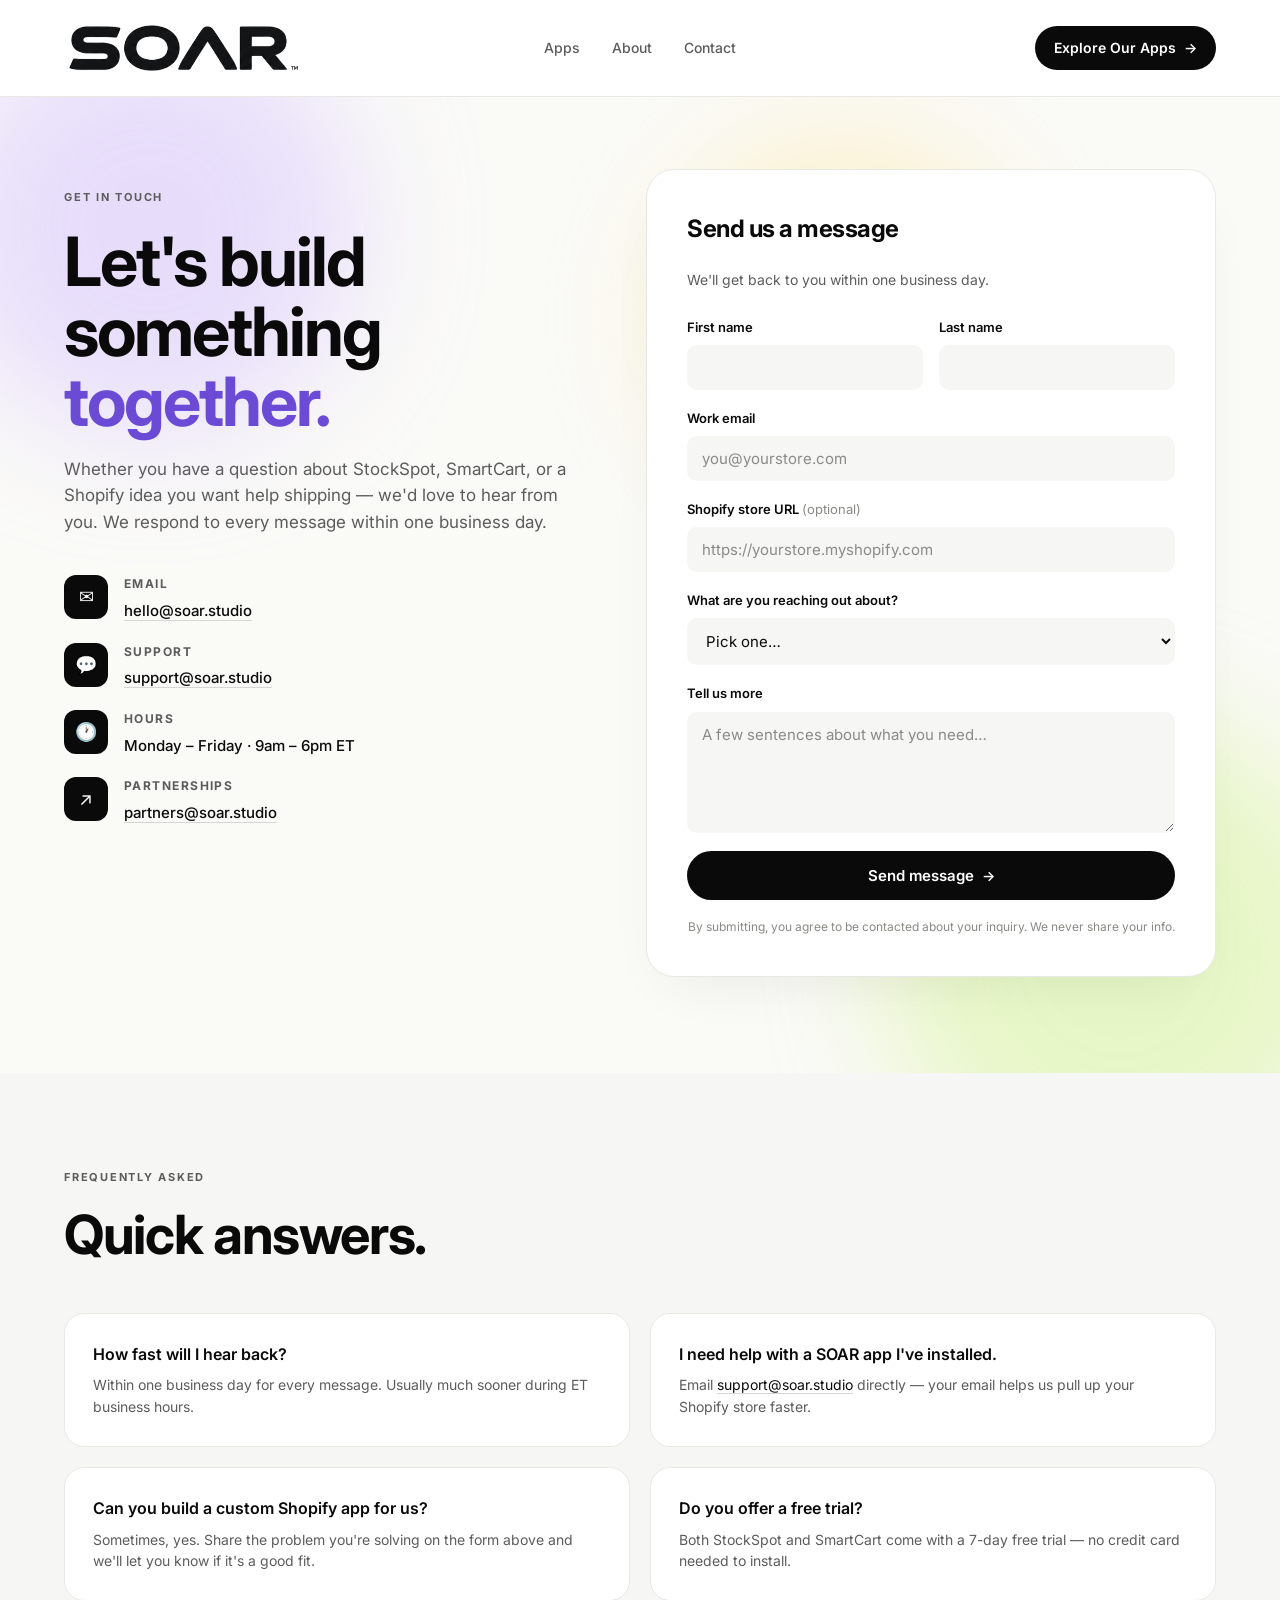
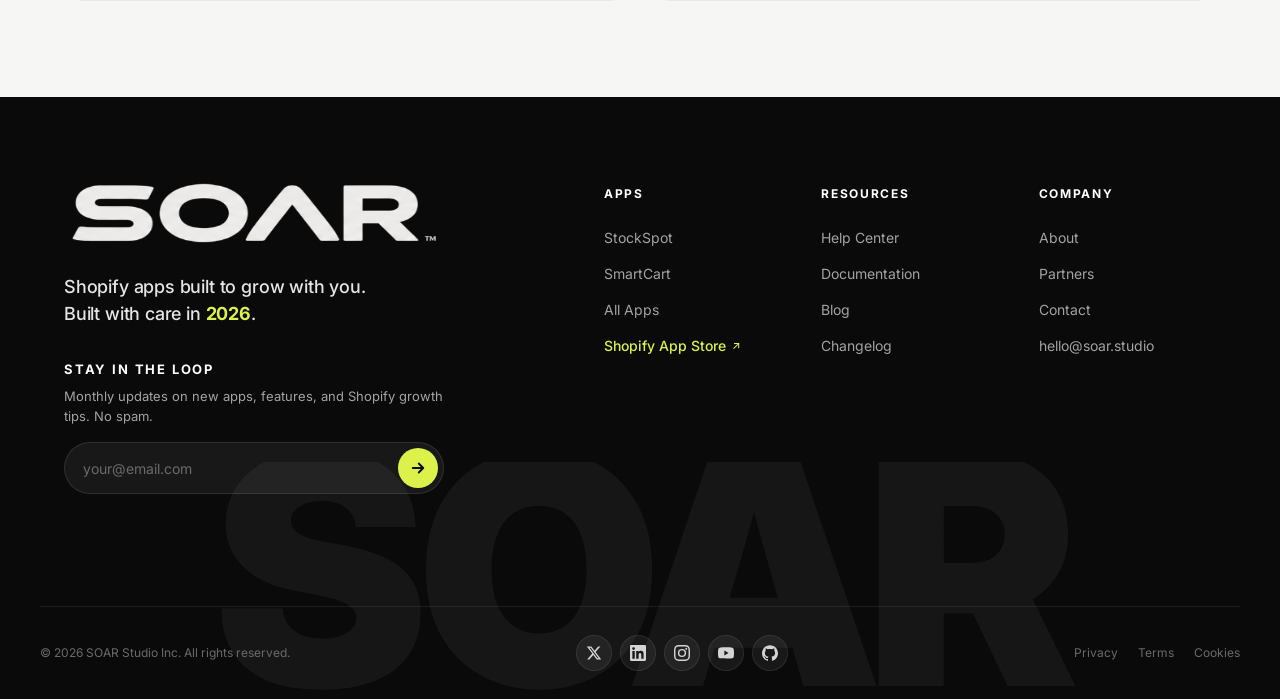
==== commit 7ef8817c: "Rebrand tagline from 'ambitious brands' to 'built to grow with you' Co-Authored-By: Claude Opus 4.7 " ====
--- a/public/contact.html
+++ b/public/contact.html
@@ -161,7 +161,7 @@
     <div class="container footer-top">
       <div class="footer-pitch">
         <img src="soar-logo.png" alt="SOAR" class="footer-logo" width="307" height="72" />
-        <p class="footer-tagline">Shopify apps for ambitious brands.<br />Built with care in <span class="hl-lime">2026</span>.</p>
+        <p class="footer-tagline">Shopify apps built to grow with you.<br />Built with care in <span class="hl-lime">2026</span>.</p>
         <div class="footer-signup-pitch">
           <h5>Stay in the loop</h5>
           <p>Monthly updates on new apps, features, and Shopify growth tips. No spam.</p>
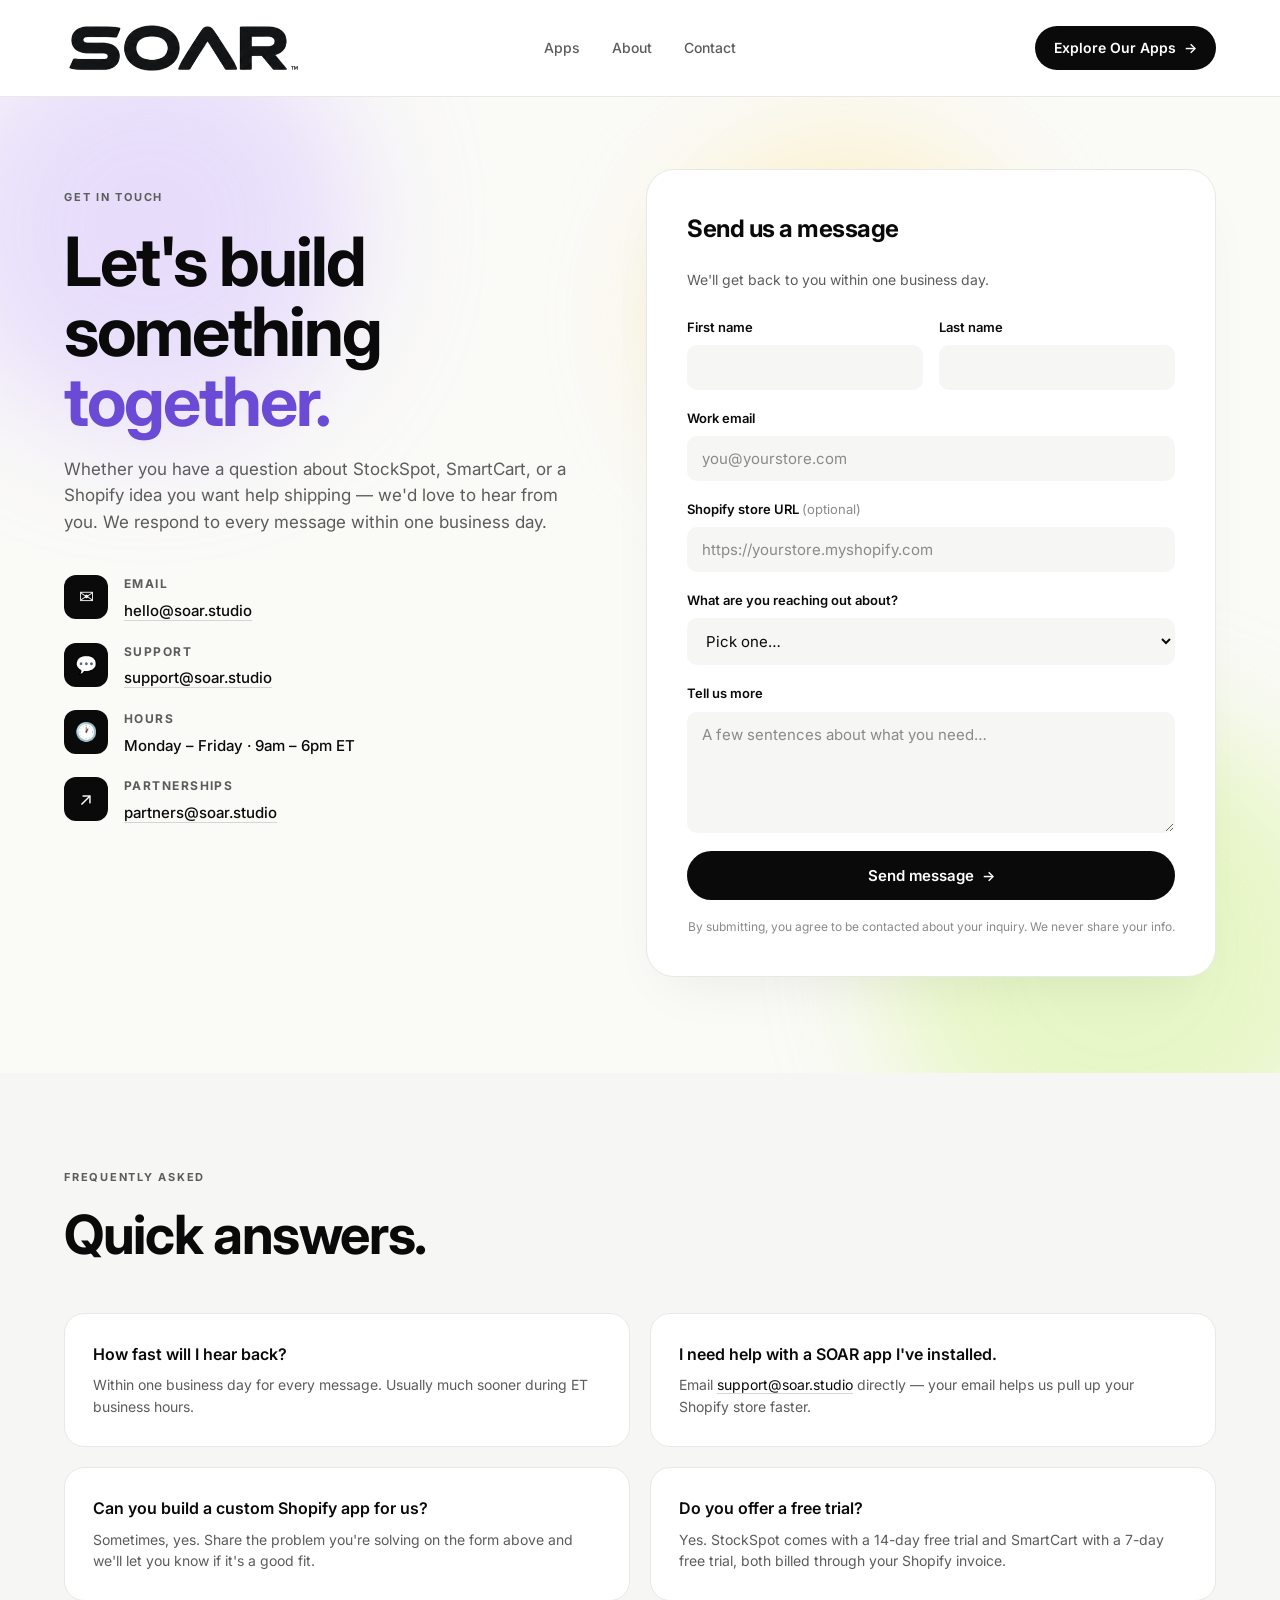
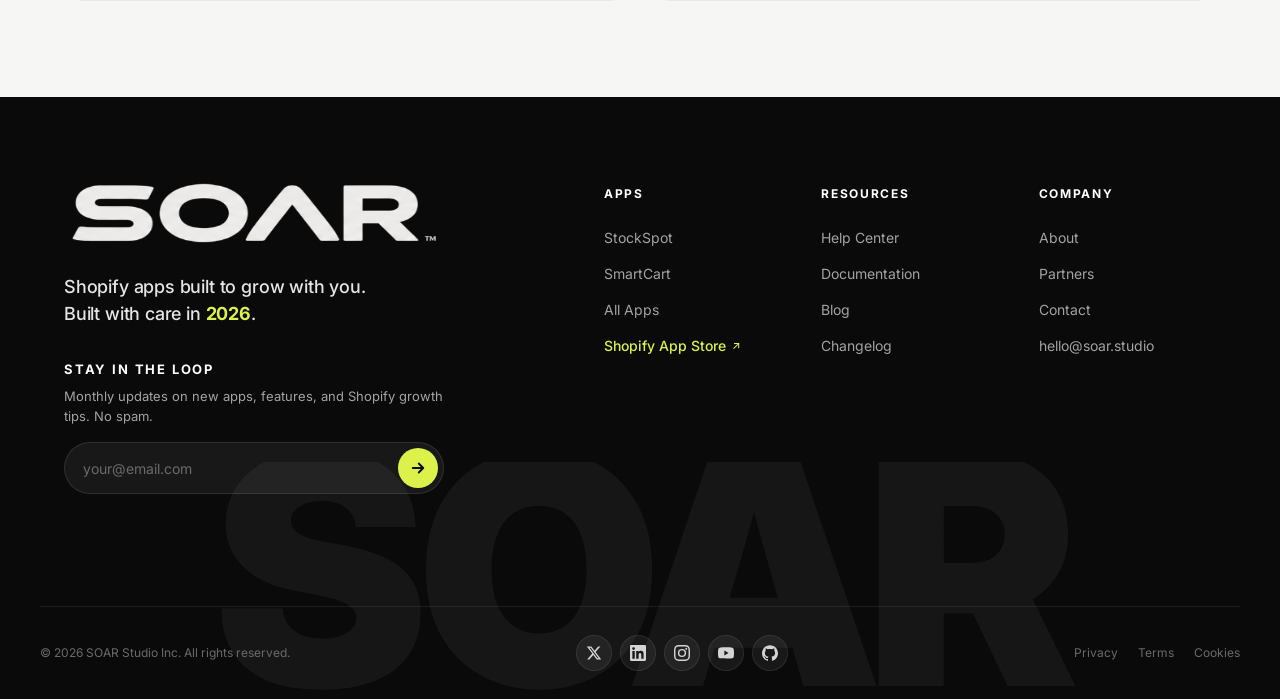
==== commit 6a2ec52b: "Update StockSpot pages to match App Store listing Starter $6.99 and Growth $14.99 with a 14-day tria" ====
--- a/public/contact.html
+++ b/public/contact.html
@@ -150,7 +150,7 @@
           </article>
           <article class="faq">
             <h3>Do you offer a free trial?</h3>
-            <p>Both StockSpot and SmartCart come with a 7-day free trial — no credit card needed to install.</p>
+            <p>Yes. StockSpot comes with a 14-day free trial and SmartCart with a 7-day free trial, both billed through your Shopify invoice.</p>
           </article>
         </div>
       </div>
--- a/public/styles.css
+++ b/public/styles.css
@@ -746,6 +746,58 @@
   display: inline-flex; align-items: center; justify-content: center;
 }
 
+/* ===== LOCATOR WIDGET (StockSpot) ===== */
+.locator-input {
+  display: flex; align-items: center; gap: 10px;
+  background: var(--bg-soft); border-radius: 10px;
+  padding: 10px 12px; margin: 16px 0 14px;
+  font-size: 13px;
+}
+.locator-input svg { width: 16px; height: 16px; color: var(--text-dim); flex-shrink: 0; }
+.locator-input span { flex: 1; color: var(--text); font-weight: 500; }
+.locator-input button {
+  background: none; border: none; cursor: pointer;
+  font-size: 12px; font-weight: 600; color: var(--text-dim);
+  text-decoration: underline; padding: 0;
+}
+
+.locator-list {
+  list-style: none; padding: 0; margin: 0 0 16px;
+  display: flex; flex-direction: column; gap: 2px;
+}
+.locator-list li {
+  display: grid; grid-template-columns: 24px 1fr auto;
+  gap: 12px; align-items: center;
+  padding: 12px 10px; border-radius: 10px;
+  transition: background 0.15s ease;
+}
+.locator-list li:hover { background: var(--bg-soft); }
+.loc-pin {
+  width: 10px; height: 10px; border-radius: 999px;
+  display: inline-block; font-size: 0; line-height: 0;
+  margin: 0 auto;
+}
+.loc-pin-green { background: #16a34a; box-shadow: 0 0 0 4px rgba(22,163,74,0.12); }
+.loc-pin-yellow { background: #f59e0b; box-shadow: 0 0 0 4px rgba(245,158,11,0.12); }
+.loc-pin-grey { background: #9ca3af; box-shadow: 0 0 0 4px rgba(156,163,175,0.12); }
+
+.loc-info { display: flex; flex-direction: column; min-width: 0; }
+.loc-info strong { font-size: 13px; font-weight: 600; line-height: 1.2; }
+.loc-info span { font-size: 11px; color: var(--text-mute); margin-top: 2px; }
+
+.loc-status { text-align: right; }
+.loc-status strong { display: block; font-size: 12px; font-weight: 700; }
+.loc-status small { display: block; font-size: 10px; color: var(--text-mute); margin-top: 2px; }
+.loc-ok strong { color: #16a34a; }
+.loc-low strong { color: #d97706; }
+.loc-transfer strong { color: #6b7280; }
+
+.locator-actions {
+  display: flex; gap: 8px; padding-top: 14px;
+  border-top: 1px solid var(--border);
+}
+.locator-actions .btn { flex: 1; justify-content: center; font-size: 12px; padding: 10px 14px; }
+
 /* ===== DOCS ===== */
 .docs-layout {
   display: grid; grid-template-columns: 260px 1fr; gap: 48px;
@@ -883,3 +935,9 @@
   .appcard { width: 260px; }
   .appcard-b { width: 280px; }
 }
+
+/* Two-plan pricing (SmartCart) */
+.pricing-grid.pricing-grid-2 { grid-template-columns: repeat(2, 1fr); max-width: 720px; }
+@media (max-width: 960px) {
+  .pricing-grid.pricing-grid-2 { grid-template-columns: 1fr; max-width: 420px; }
+}
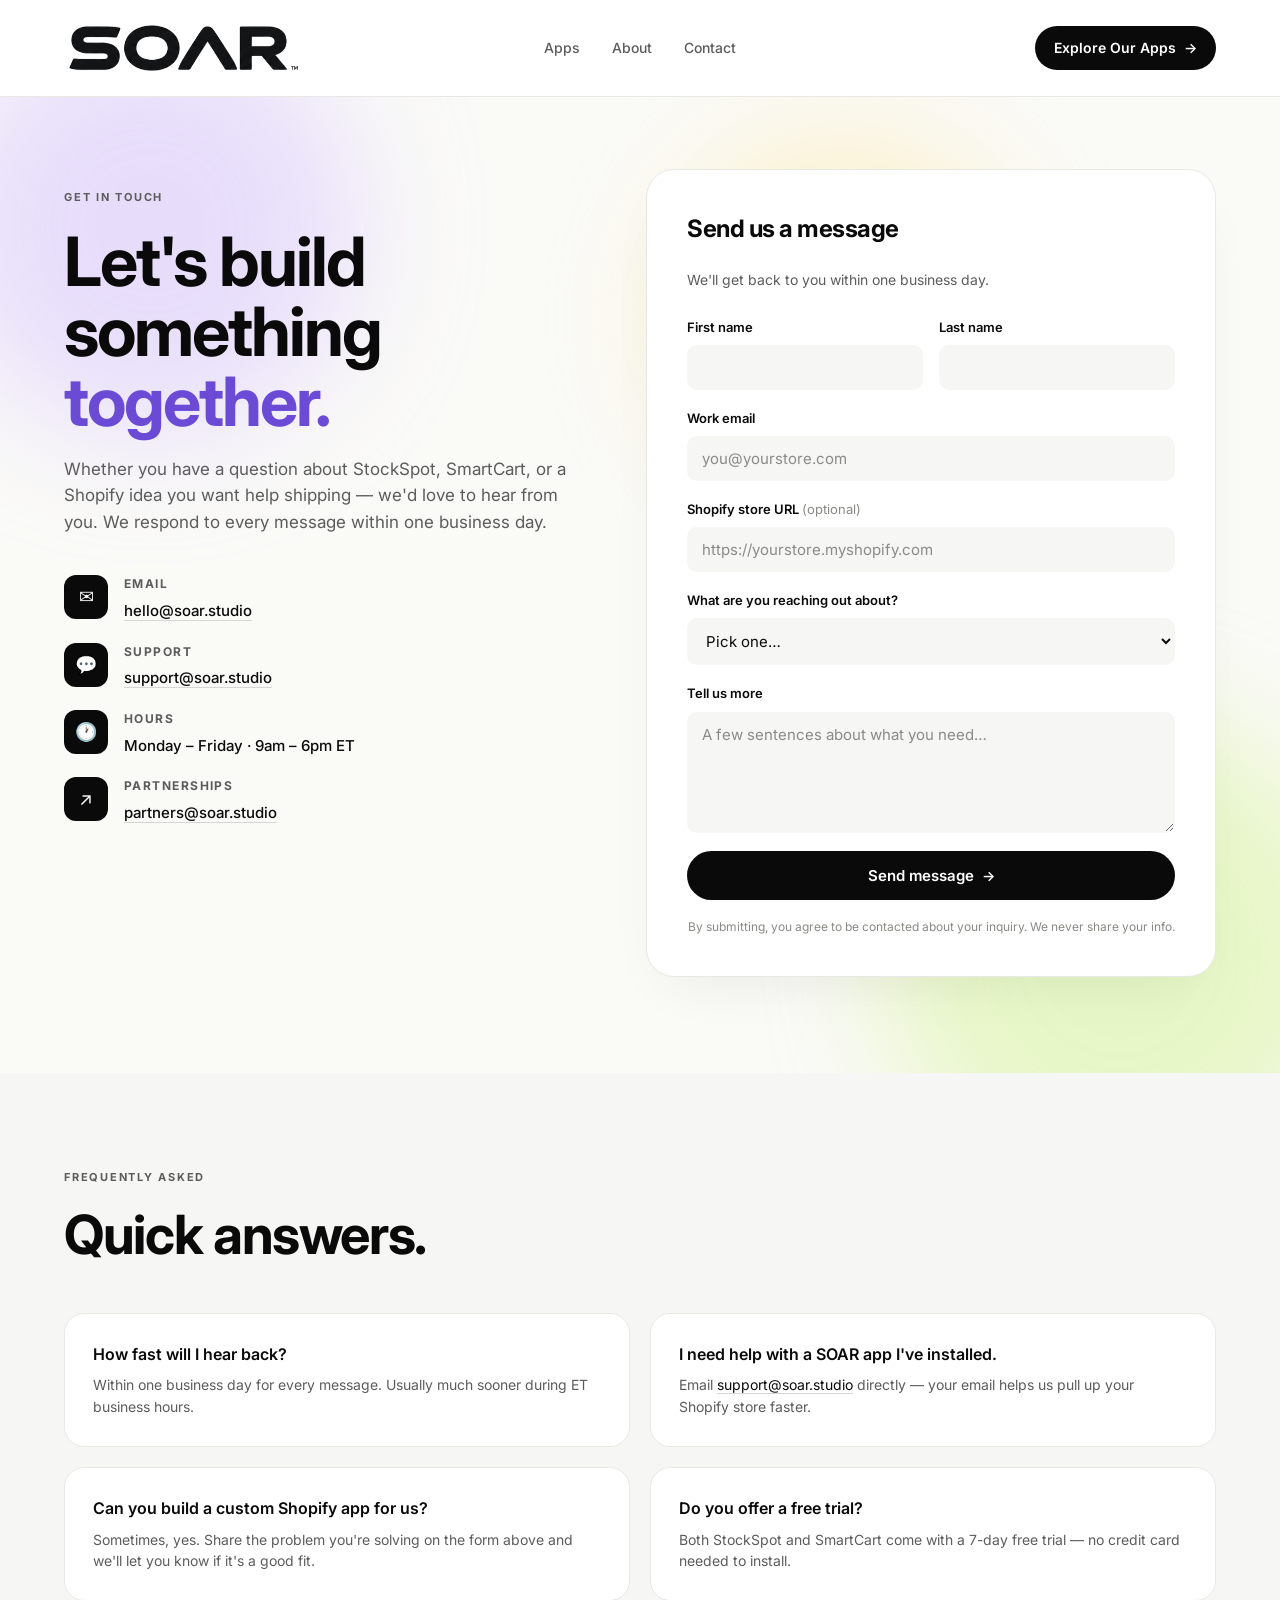
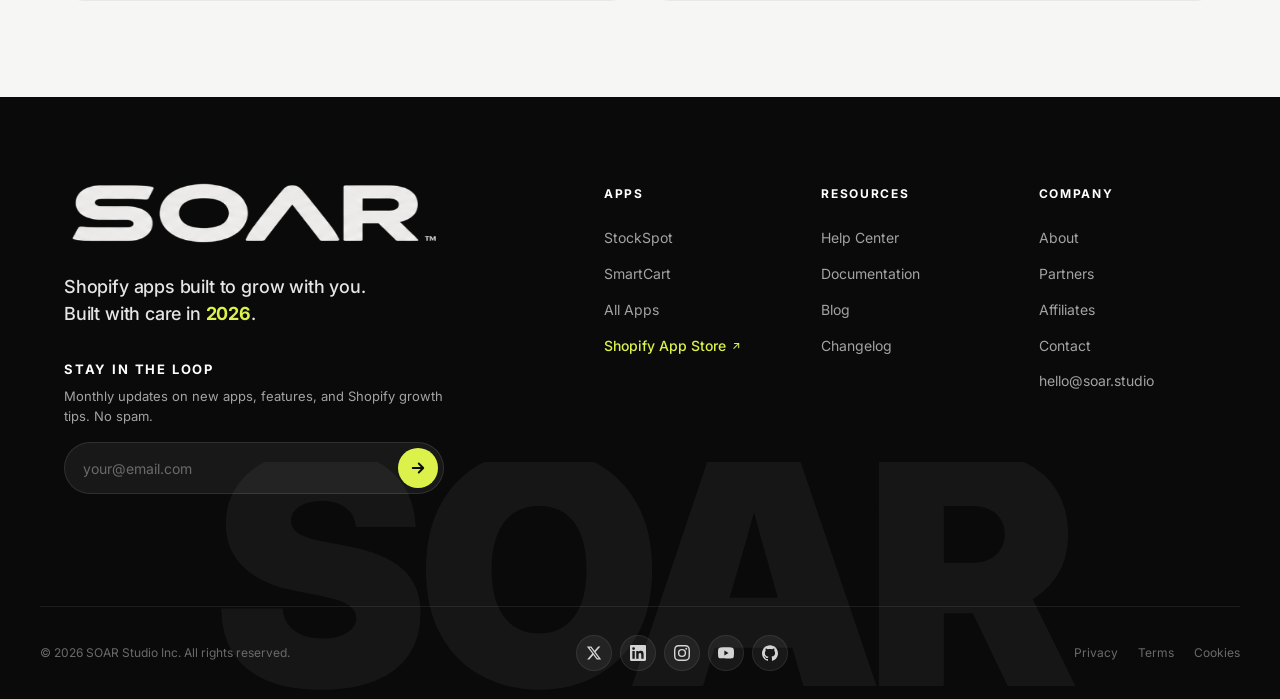
==== commit 70034ae5: "Add affiliate program page: 20% lifetime commission + apply form Co-Authored-By: Claude Opus 4.7 <no" ====
--- a/public/contact.html
+++ b/public/contact.html
@@ -150,7 +150,7 @@
           </article>
           <article class="faq">
             <h3>Do you offer a free trial?</h3>
-            <p>Yes. StockSpot comes with a 14-day free trial and SmartCart with a 7-day free trial, both billed through your Shopify invoice.</p>
+            <p>Both StockSpot and SmartCart come with a 7-day free trial — no credit card needed to install.</p>
           </article>
         </div>
       </div>
@@ -192,7 +192,8 @@
           <h5>Company</h5>
           <a href="index.html#about">About</a>
           <a href="#">Partners</a>
-          <a href="contact.html">Contact</a>
+          <a href="affiliates.html">Affiliates</a>
+        <a href="contact.html">Contact</a>
           <a href="mailto:hello@soar.studio">hello@soar.studio</a>
         </div>
       </div>
--- a/public/styles.css
+++ b/public/styles.css
@@ -746,6 +746,49 @@
   display: inline-flex; align-items: center; justify-content: center;
 }
 
+/* ===== AFFILIATE EARNINGS CARD ===== */
+.earn-rows {
+  list-style: none; padding: 0; margin: 16px 0 0;
+  display: flex; flex-direction: column; gap: 10px;
+}
+.earn-rows li {
+  display: flex; justify-content: space-between; align-items: center;
+  padding: 14px 16px; border-radius: 12px;
+  background: var(--bg-soft); border: 1px solid var(--border);
+}
+.earn-rows .earn-featured {
+  background: var(--text); border-color: var(--text);
+}
+.earn-rows .earn-featured .earn-label strong,
+.earn-rows .earn-featured .earn-value strong { color: var(--lime); }
+.earn-rows .earn-featured .earn-label span,
+.earn-rows .earn-featured .earn-value span { color: #a3a3a3; }
+.earn-label { display: flex; flex-direction: column; gap: 2px; }
+.earn-label strong { font-size: 14px; font-weight: 600; color: var(--text); }
+.earn-label span { font-size: 11px; color: var(--text-mute); }
+.earn-value { display: flex; flex-direction: column; align-items: flex-end; gap: 2px; }
+.earn-value strong {
+  font-size: 22px; font-weight: 800; letter-spacing: -0.02em;
+  line-height: 1; color: var(--text);
+}
+.earn-value span { font-size: 11px; color: var(--text-mute); }
+.earn-note { font-size: 11px; color: var(--text-mute); margin: 14px 0 0; text-align: center; }
+
+/* ===== CHECKBOX ROW (affiliate form) ===== */
+.checkbox-row {
+  display: flex; flex-direction: column; gap: 8px;
+  padding: 12px 14px; background: var(--bg-soft); border-radius: 10px;
+}
+.check {
+  display: flex !important; flex-direction: row !important;
+  align-items: center !important; gap: 10px !important;
+  font-size: 14px; color: var(--text); cursor: pointer;
+}
+.check input[type="checkbox"] {
+  width: 16px; height: 16px; accent-color: var(--text);
+  margin: 0; cursor: pointer;
+}
+
 /* ===== LOCATOR WIDGET (StockSpot) ===== */
 .locator-input {
   display: flex; align-items: center; gap: 10px;
@@ -935,9 +978,3 @@
   .appcard { width: 260px; }
   .appcard-b { width: 280px; }
 }
-
-/* Two-plan pricing (SmartCart) */
-.pricing-grid.pricing-grid-2 { grid-template-columns: repeat(2, 1fr); max-width: 720px; }
-@media (max-width: 960px) {
-  .pricing-grid.pricing-grid-2 { grid-template-columns: 1fr; max-width: 420px; }
-}
